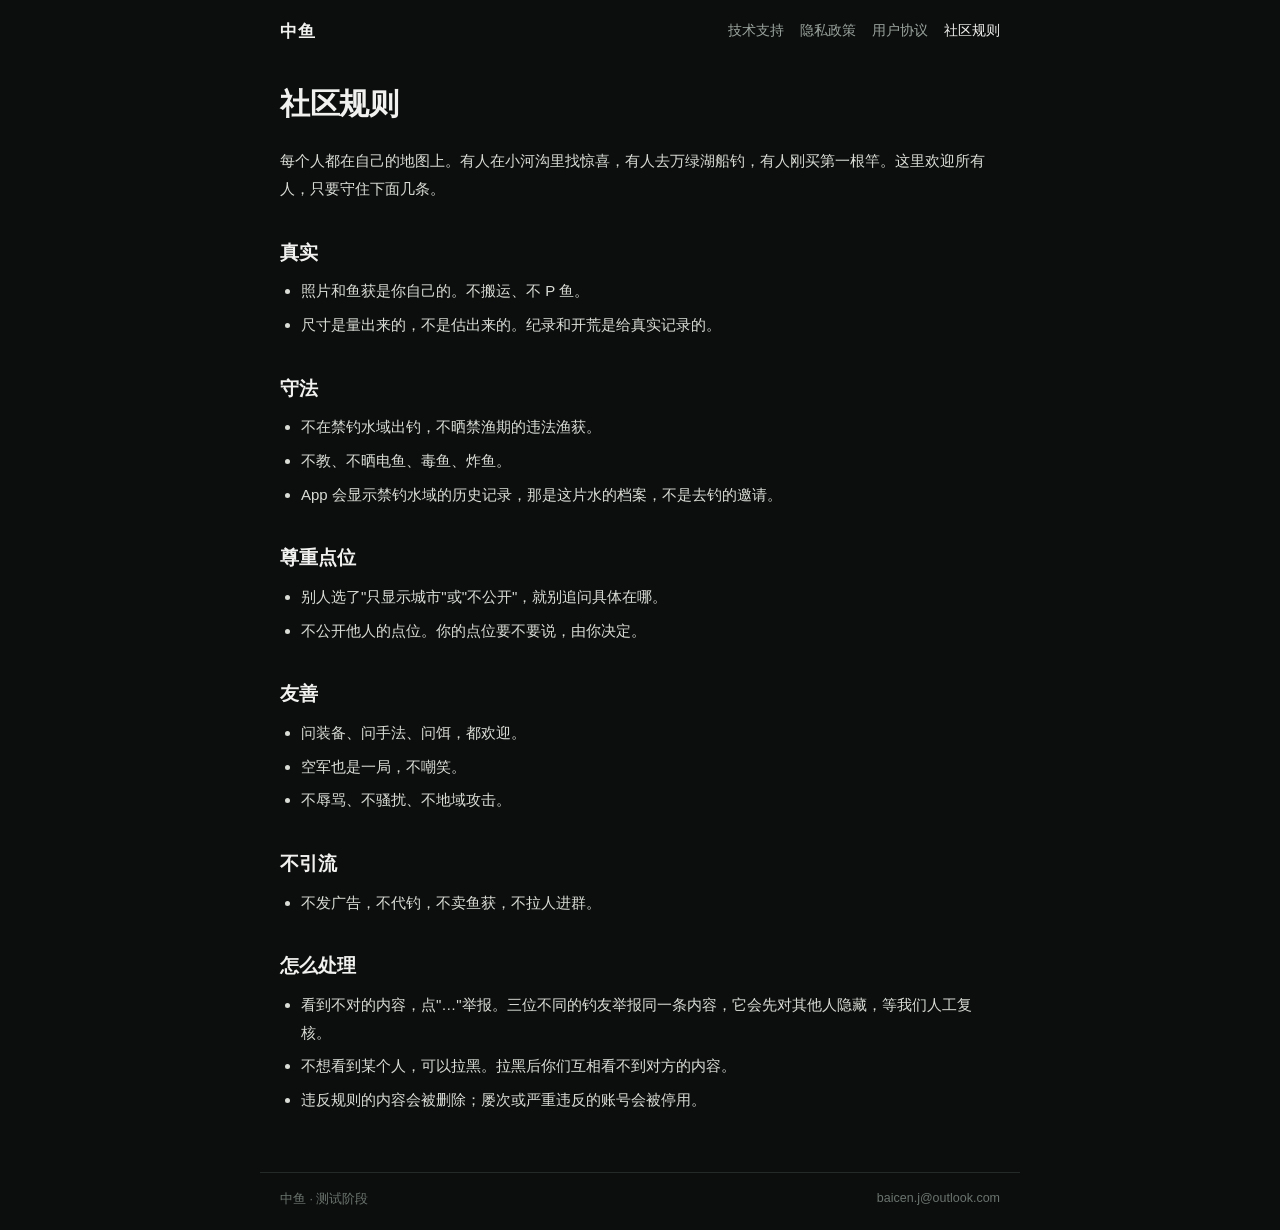
==== community.html @ 6c9fc5cf "中鱼支持站：技术支持、隐私政策、用户协议、社区规则 Co-Authored-By: Claude Opus 5.5 <noreply@anthropic.com>" ====
<!doctype html>
<html lang="zh-CN">
<head>
<meta charset="utf-8">
<meta name="viewport" content="width=device-width,initial-scale=1,viewport-fit=cover">
<meta name="color-scheme" content="dark">
<meta name="theme-color" content="#0c0e0d">
<meta name="description" content="中鱼 的社区规则。">
<title>社区规则｜中鱼</title>
<link rel="icon" href="data:,">
<link rel="stylesheet" href="style.css">
</head>
<body>
<header class="bar"><a class="brand" href="index.html">中鱼</a><nav aria-label="页面"><a href="support.html">技术支持</a><a href="privacy.html">隐私政策</a><a href="terms.html">用户协议</a><a href="community.html" aria-current="page">社区规则</a></nav></header>
<main class="doc">
<article><h1>社区规则</h1>
<p>每个人都在自己的地图上。有人在小河沟里找惊喜，有人去万绿湖船钓，有人刚买第一根竿。这里欢迎所有人，只要守住下面几条。</p>
<h2>真实</h2>
<ul>
<li>照片和鱼获是你自己的。不搬运、不 P 鱼。</li>
<li>尺寸是量出来的，不是估出来的。纪录和开荒是给真实记录的。</li>
</ul>
<h2>守法</h2>
<ul>
<li>不在禁钓水域出钓，不晒禁渔期的违法渔获。</li>
<li>不教、不晒电鱼、毒鱼、炸鱼。</li>
<li>App 会显示禁钓水域的历史记录，那是这片水的档案，不是去钓的邀请。</li>
</ul>
<h2>尊重点位</h2>
<ul>
<li>别人选了&quot;只显示城市&quot;或&quot;不公开&quot;，就别追问具体在哪。</li>
<li>不公开他人的点位。你的点位要不要说，由你决定。</li>
</ul>
<h2>友善</h2>
<ul>
<li>问装备、问手法、问饵，都欢迎。</li>
<li>空军也是一局，不嘲笑。</li>
<li>不辱骂、不骚扰、不地域攻击。</li>
</ul>
<h2>不引流</h2>
<ul>
<li>不发广告，不代钓，不卖鱼获，不拉人进群。</li>
</ul>
<h2>怎么处理</h2>
<ul>
<li>看到不对的内容，点&quot;…&quot;举报。三位不同的钓友举报同一条内容，它会先对其他人隐藏，等我们人工复核。</li>
<li>不想看到某个人，可以拉黑。拉黑后你们互相看不到对方的内容。</li>
<li>违反规则的内容会被删除；屡次或严重违反的账号会被停用。</li>
</ul></article>
</main>
<footer class="foot"><span>中鱼 · 测试阶段</span><a href="mailto:baicen.j@outlook.com">baicen.j@outlook.com</a></footer>
</body>
</html>
---- style.css ----
/* 支持站。和 App、分享页同一套颜色：近黑底，系统字体，苔绿只用在很少的地方。 */
:root {
  --bg: #0c0e0d; --surface: #161a18; --line: #242a27;
  --text: #f1f2ef; --text-2: #d9ddd6; --muted: #9aa39d; --faint: #6b746e;
  --moss: #9fb77f; --pad: 20px;
}
* { box-sizing: border-box; }
html { color-scheme: dark; background: var(--bg); -webkit-text-size-adjust: 100%; }
body {
  margin: 0; min-height: 100vh; display: flex; flex-direction: column;
  color: var(--text); background: var(--bg);
  font-family: -apple-system, "SF Pro Text", "PingFang SC", "Helvetica Neue", "Microsoft YaHei", sans-serif;
  font-variant-numeric: tabular-nums; -webkit-font-smoothing: antialiased;
}
a { color: inherit; text-underline-offset: 3px; }

.bar {
  display: flex; align-items: center; gap: 16px; flex-wrap: wrap;
  max-width: 760px; width: 100%; margin: 0 auto; padding: 18px var(--pad) 0;
}
.brand { font-size: 17px; font-weight: 700; letter-spacing: 1px; text-decoration: none; }
.bar nav { display: flex; gap: 4px 16px; flex-wrap: wrap; margin-left: auto; color: var(--muted); font-size: 13.5px; }
.bar nav a { text-decoration: none; padding: 4px 0; }
.bar nav a[aria-current="page"] { color: var(--text); }

.doc { flex: 1; max-width: 760px; width: 100%; margin: 0 auto; padding: 40px var(--pad) 48px; }
.doc article { color: var(--text-2); font-size: 15px; line-height: 1.85; overflow-wrap: anywhere; }
.doc h1 { margin: 0 0 24px; color: var(--text); font-size: 30px; line-height: 1.3; letter-spacing: -.3px; }
.doc h2 { margin: 36px 0 10px; color: var(--text); font-size: 19px; line-height: 1.5; }
.doc h3 { margin: 24px 0 6px; color: var(--text); font-size: 16px; }
.doc p { margin: 10px 0; white-space: pre-line; }
.doc ul, .doc ol { margin: 10px 0; padding-left: 1.4em; }
.doc li + li { margin-top: 6px; }
.doc strong { color: var(--text); font-weight: 600; }
.doc article a { color: var(--moss); }

.foot {
  display: flex; gap: 8px 20px; flex-wrap: wrap; justify-content: space-between;
  max-width: 760px; width: 100%; margin: 0 auto;
  padding: 18px var(--pad) calc(22px + env(safe-area-inset-bottom));
  border-top: 1px solid var(--line); color: var(--faint); font-size: 12.5px;
}
.foot a { text-decoration: none; }

/* 首页 */
.home { flex: 1; max-width: 760px; width: 100%; margin: 0 auto; padding: 0 var(--pad) 40px; }
.home .contour { display: block; width: 100%; height: auto; margin: 8px 0 -8px; }
.home h1 { margin: 0; font-size: 56px; line-height: 1.05; font-weight: 700; letter-spacing: 4px; }
.home .line { margin: 18px 0 0; font-size: 20px; line-height: 1.5; color: var(--text); }
.home .sub { margin: 4px 0 0; font-size: 15px; color: var(--muted); }
.home .what { margin: 28px 0 0; max-width: 30em; font-size: 15px; line-height: 1.8; color: var(--text-2); }
.home .status { margin: 14px 0 0; font-size: 13px; color: var(--faint); letter-spacing: .3px; }
.rows { margin: 36px 0 0; padding: 0; list-style: none; border-top: 1px solid var(--line); }
.rows a {
  display: flex; align-items: baseline; justify-content: space-between; gap: 16px;
  padding: 16px 0; border-bottom: 1px solid var(--line); text-decoration: none;
}
.rows b { font-size: 16px; font-weight: 500; }
.rows span { color: var(--muted); font-size: 13px; text-align: right; }
.rows a:hover b, .rows a:focus-visible b { color: var(--moss); }

@media (max-width: 360px) { .home h1 { font-size: 46px; } .doc h1 { font-size: 26px; } .rows span { display: none; } }
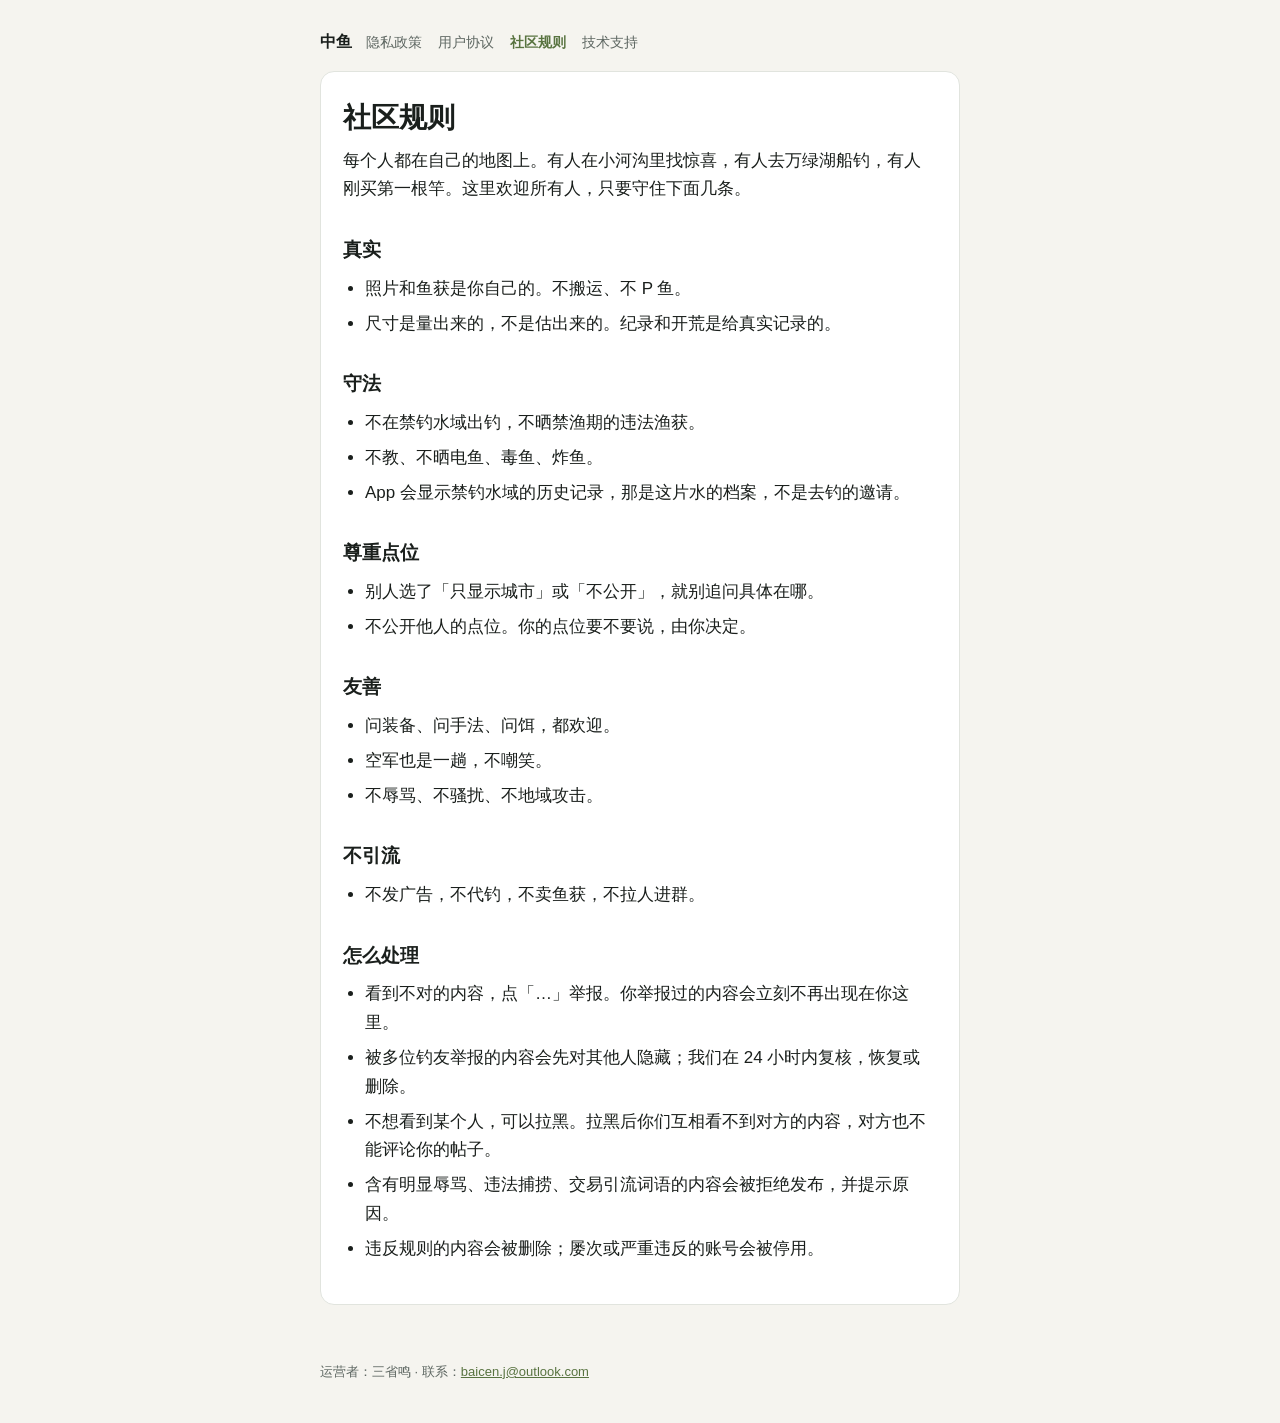
==== commit 602002a5: "P2-A 法务文本中鱼版：隐私政策、用户协议、社区规则、技术支持；浅色站；旧地址跳转 Co-Authored-By: Claude Fable 5.1 <noreply@anthropic.com>" ====
--- a/community.html
+++ b/community.html
@@ -1,53 +1 @@
-<!doctype html>
-<html lang="zh-CN">
-<head>
-<meta charset="utf-8">
-<meta name="viewport" content="width=device-width,initial-scale=1,viewport-fit=cover">
-<meta name="color-scheme" content="dark">
-<meta name="theme-color" content="#0c0e0d">
-<meta name="description" content="中鱼 的社区规则。">
-<title>社区规则｜中鱼</title>
-<link rel="icon" href="data:,">
-<link rel="stylesheet" href="style.css">
-</head>
-<body>
-<header class="bar"><a class="brand" href="index.html">中鱼</a><nav aria-label="页面"><a href="support.html">技术支持</a><a href="privacy.html">隐私政策</a><a href="terms.html">用户协议</a><a href="community.html" aria-current="page">社区规则</a></nav></header>
-<main class="doc">
-<article><h1>社区规则</h1>
-<p>每个人都在自己的地图上。有人在小河沟里找惊喜，有人去万绿湖船钓，有人刚买第一根竿。这里欢迎所有人，只要守住下面几条。</p>
-<h2>真实</h2>
-<ul>
-<li>照片和鱼获是你自己的。不搬运、不 P 鱼。</li>
-<li>尺寸是量出来的，不是估出来的。纪录和开荒是给真实记录的。</li>
-</ul>
-<h2>守法</h2>
-<ul>
-<li>不在禁钓水域出钓，不晒禁渔期的违法渔获。</li>
-<li>不教、不晒电鱼、毒鱼、炸鱼。</li>
-<li>App 会显示禁钓水域的历史记录，那是这片水的档案，不是去钓的邀请。</li>
-</ul>
-<h2>尊重点位</h2>
-<ul>
-<li>别人选了&quot;只显示城市&quot;或&quot;不公开&quot;，就别追问具体在哪。</li>
-<li>不公开他人的点位。你的点位要不要说，由你决定。</li>
-</ul>
-<h2>友善</h2>
-<ul>
-<li>问装备、问手法、问饵，都欢迎。</li>
-<li>空军也是一局，不嘲笑。</li>
-<li>不辱骂、不骚扰、不地域攻击。</li>
-</ul>
-<h2>不引流</h2>
-<ul>
-<li>不发广告，不代钓，不卖鱼获，不拉人进群。</li>
-</ul>
-<h2>怎么处理</h2>
-<ul>
-<li>看到不对的内容，点&quot;…&quot;举报。三位不同的钓友举报同一条内容，它会先对其他人隐藏，等我们人工复核。</li>
-<li>不想看到某个人，可以拉黑。拉黑后你们互相看不到对方的内容。</li>
-<li>违反规则的内容会被删除；屡次或严重违反的账号会被停用。</li>
-</ul></article>
-</main>
-<footer class="foot"><span>中鱼 · 测试阶段</span><a href="mailto:baicen.j@outlook.com">baicen.j@outlook.com</a></footer>
-</body>
-</html>
+<!doctype html><html lang="zh-CN"><head><meta charset="utf-8"><meta http-equiv="refresh" content="0; url=legal/community/"><link rel="canonical" href="https://sgd-shine.github.io/zhongyu-support/legal/community/"><title>跳转中</title></head><body><a href="legal/community/">这页搬到了这里</a></body></html>
